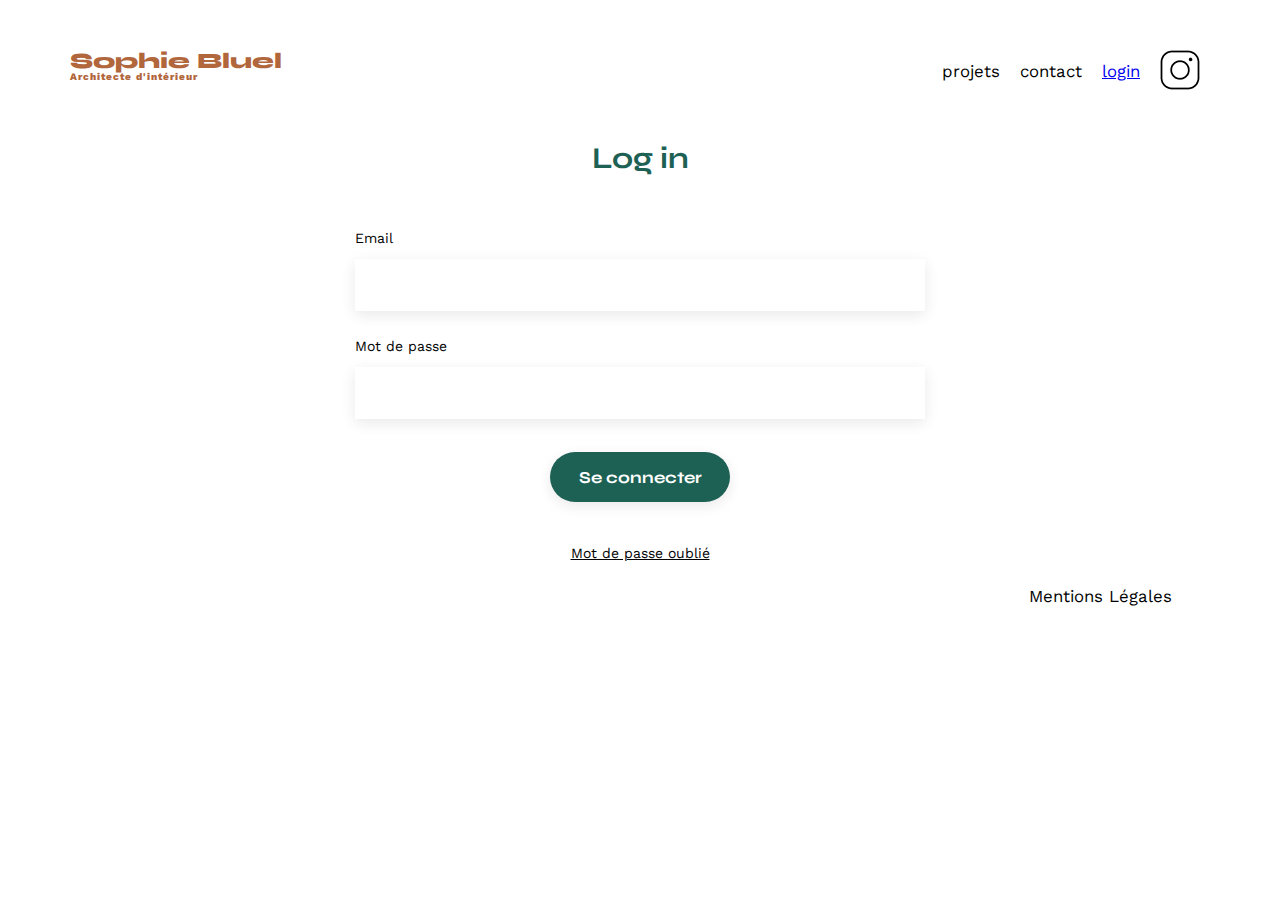
==== Portfolio-architecte-sophie-bluel-master/FrontEnd/login.html @ b2ba7804 "Ajout de la page login" ====
<!DOCTYPE html>
<html lang="fr">
  <head>
    <meta charset="UTF-8" />
    <title>Sophie Bluel - Architecte d'intérieur</title>
    <meta name="viewport" content="width=device-width, initial-scale=1.0" />
    <link rel="preconnect" href="https://fonts.googleapis.com" />
    <link rel="preconnect" href="https://fonts.gstatic.com" crossorigin />
    <link
      href="https://fonts.googleapis.com/css2?family=Syne:wght@700;800&family=Work+Sans&display=swap"
      rel="stylesheet"
    />
    <meta name="description" content="" />
    <link rel="stylesheet" href="./assets/style.css" />
  </head>
  <body>
    <header>
      <h1>Sophie Bluel <span>Architecte d'intérieur</span></h1>
      <nav>
        <ul>
          <li>projets</li>
          <li>contact</li>
          <li><a href="login.html">login</a></li>
          <li><img src="./assets/icons/instagram.png" alt="Instagram" /></li>
        </ul>
      </nav>
    </header>
    <section id="logIn">
      <h2>Log in</h2>
      <form action="#" method="post">
        <label for="email">Email</label>
        <input type="email" name="email" id="email" />
        <label for="Mot de passe">Mot de passe</label>
        <input type="text" name="password" id="password" />
        <input type="submit" value="Se connecter" />
      </form>
      <a>Mot de passe oublié</a>
    </section>
  </body>
  <footer>
    <nav>
      <ul>
        <li>Mentions Légales</li>
      </ul>
    </nav>
  </footer>
</html>
---- Portfolio-architecte-sophie-bluel-master/FrontEnd/assets/style.css ----
/* http://meyerweb.com/eric/tools/css/reset/
   v2.0 | 20110126
   License: none (public domain)
*/

html,
body,
div,
span,
applet,
object,
iframe,
h1,
h2,
h3,
h4,
h5,
h6,
p,
blockquote,
pre,
a,
abbr,
acronym,
address,
big,
cite,
code,
del,
dfn,
em,
img,
ins,
kbd,
q,
s,
samp,
small,
strike,
strong,
sub,
sup,
tt,
var,
b,
u,
i,
center,
dl,
dt,
dd,
ol,
ul,
li,
fieldset,
form,
label,
legend,
table,
caption,
tbody,
tfoot,
thead,
tr,
th,
td,
article,
aside,
canvas,
details,
embed,
figure,
figcaption,
footer,
header,
hgroup,
menu,
nav,
output,
ruby,
section,
summary,
time,
mark,
audio,
video {
  margin: 0;
  padding: 0;
  border: 0;
  font-size: 100%;
  font: inherit;
  vertical-align: baseline;
}
/* HTML5 display-role reset for older browsers */
article,
aside,
details,
figcaption,
figure,
footer,
header,
hgroup,
menu,
nav,
section {
  display: block;
}
body {
  line-height: 1;
}
ol,
ul {
  list-style: none;
}
blockquote,
q {
  quotes: none;
}
blockquote:before,
blockquote:after,
q:before,
q:after {
  content: "";
  content: none;
}
table {
  border-collapse: collapse;
  border-spacing: 0;
}
/** end reset css**/
body {
  max-width: 1140px;
  margin: auto;
  font-family: "Work Sans";
  font-size: 14px;
}
header {
  display: flex;
  justify-content: space-between;
  margin: 50px 0;
}
section {
  margin: 50px 0;
}

h1 {
  display: flex;
  flex-direction: column;
  font-family: "Syne";
  font-size: 22px;
  font-weight: 800;
  color: #b1663c;
}

h1 > span {
  font-family: "Work Sans";
  font-size: 10px;
  letter-spacing: 0.1em;
}

h2 {
  font-family: "Syne";
  font-weight: 700;
  font-size: 30px;
  color: #1d6154;
}
nav ul {
  display: flex;
  align-items: center;
  list-style-type: none;
}
nav li {
  padding: 0 10px;
  font-size: 1.2em;
}

li:hover {
  color: #b1663c;
}
#introduction {
  display: flex;
  align-items: center;
}
#introduction figure {
  flex: 1;
}
#introduction img {
  display: block;
  margin: auto;
  width: 80%;
}

#introduction article {
  flex: 1;
}
#introduction h2 {
  margin-bottom: 1em;
}

#introduction p {
  margin-bottom: 0.5em;
}
#portfolio h2 {
  text-align: center;
  margin-bottom: 1em;
}
.gallery {
  width: 100%;
  display: grid;
  grid-template-columns: 1fr 1fr 1fr;
  grid-column-gap: 20px;
  grid-row-gap: 20px;
}

.gallery img {
  width: 100%;
}
#contact,
#logIn {
  width: 50%;
  margin: auto;
}
#contact > * {
  text-align: center;
}
#logIn > * {
  text-align: center;
}

#contact h2 {
  margin-bottom: 20px;
}
#contact form,
#logIn form {
  text-align: left;
  margin-top: 30px;
  display: flex;
  flex-direction: column;
}

#contact input,
#logIn input {
  height: 50px;
  font-size: 1.2em;
  border: none;
  box-shadow: 0px 4px 14px rgba(0, 0, 0, 0.09);
}
#contact label,
#logIn label {
  margin: 2em 0 1em 0;
}
#contact textarea,
#logIn textarea {
  border: none;
  box-shadow: 0px 4px 14px rgba(0, 0, 0, 0.09);
}

#logIn a {
  display: block;
  text-align: center;
  margin-top: 10px;
  text-decoration: underline;
}

input[type="submit"] {
  font-family: "Syne";
  font-weight: 700;
  color: white;
  background-color: #1d6154;
  margin: 2em auto;
  width: 180px;
  text-align: center;
  border-radius: 60px;
}

footer nav ul {
  display: flex;
  justify-content: flex-end;
  margin: 2em;
}

/*Filtres galerie*/
#filters {
  display: flex;
  justify-content: center;
  padding: 20px;
}

#filters button {
  font-family: "Syne";
  font-weight: 700;
  color: #1d6154;
  background-color: white;
  margin: 0.4em;
  text-align: center;
  border-radius: 60px;
  border: 1px solid #1d6154;
  font-size: 16px;
  height: 37px;
}
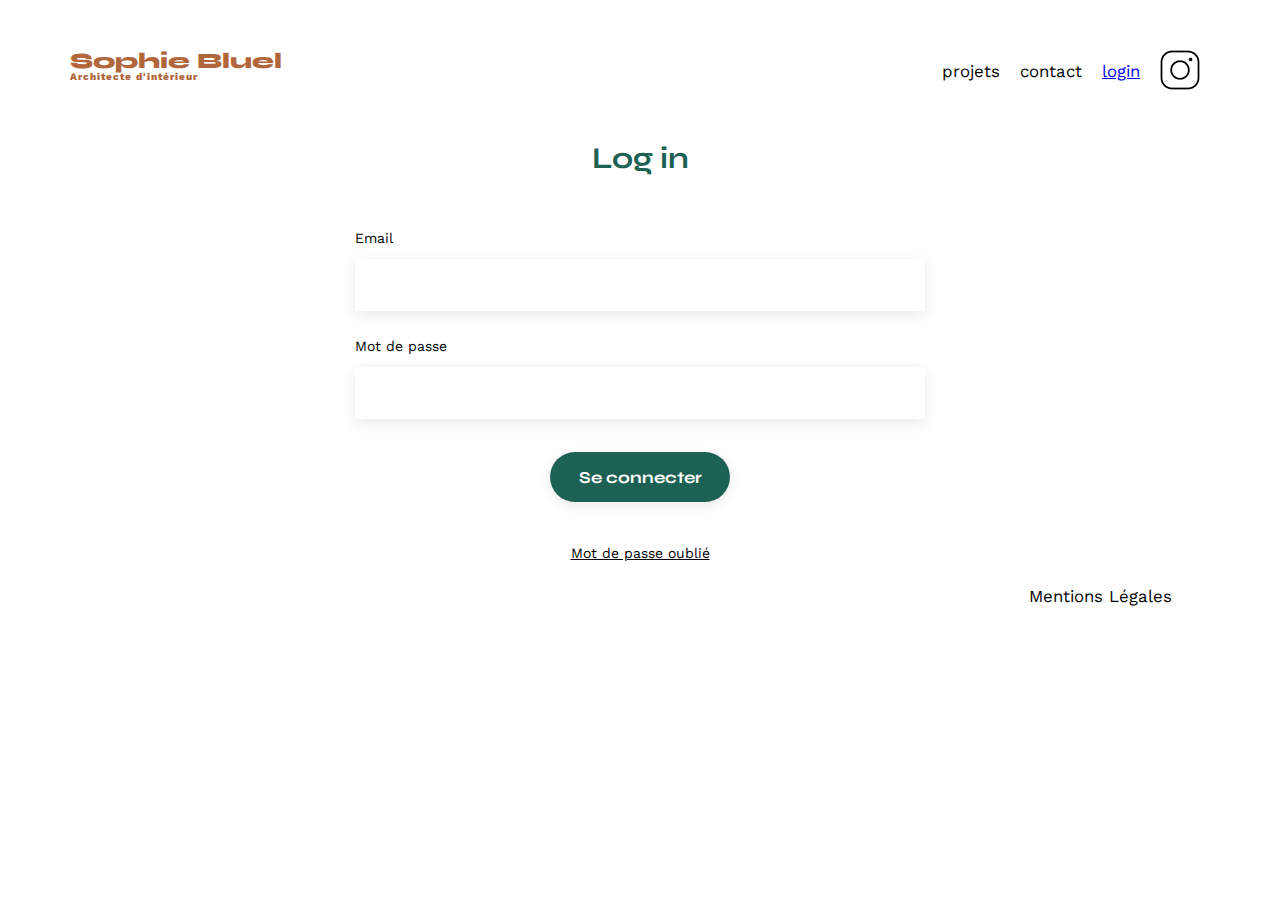
==== commit 95eb2502: "Ajout de la fonctionnalité login" ====
--- a/Portfolio-architecte-sophie-bluel-master/FrontEnd/login.html
+++ b/Portfolio-architecte-sophie-bluel-master/FrontEnd/login.html
@@ -12,6 +12,7 @@
     />
     <meta name="description" content="" />
     <link rel="stylesheet" href="./assets/style.css" />
+    <script src="assets/js/login.js" defer></script>
   </head>
   <body>
     <header>
--- a/Portfolio-architecte-sophie-bluel-master/FrontEnd/assets/style.css
+++ b/Portfolio-architecte-sophie-bluel-master/FrontEnd/assets/style.css
@@ -298,3 +298,8 @@
   font-size: 16px;
   height: 37px;
 }
+
+#filters button.active {
+  background-color: #1d6154;
+  color: white;
+}
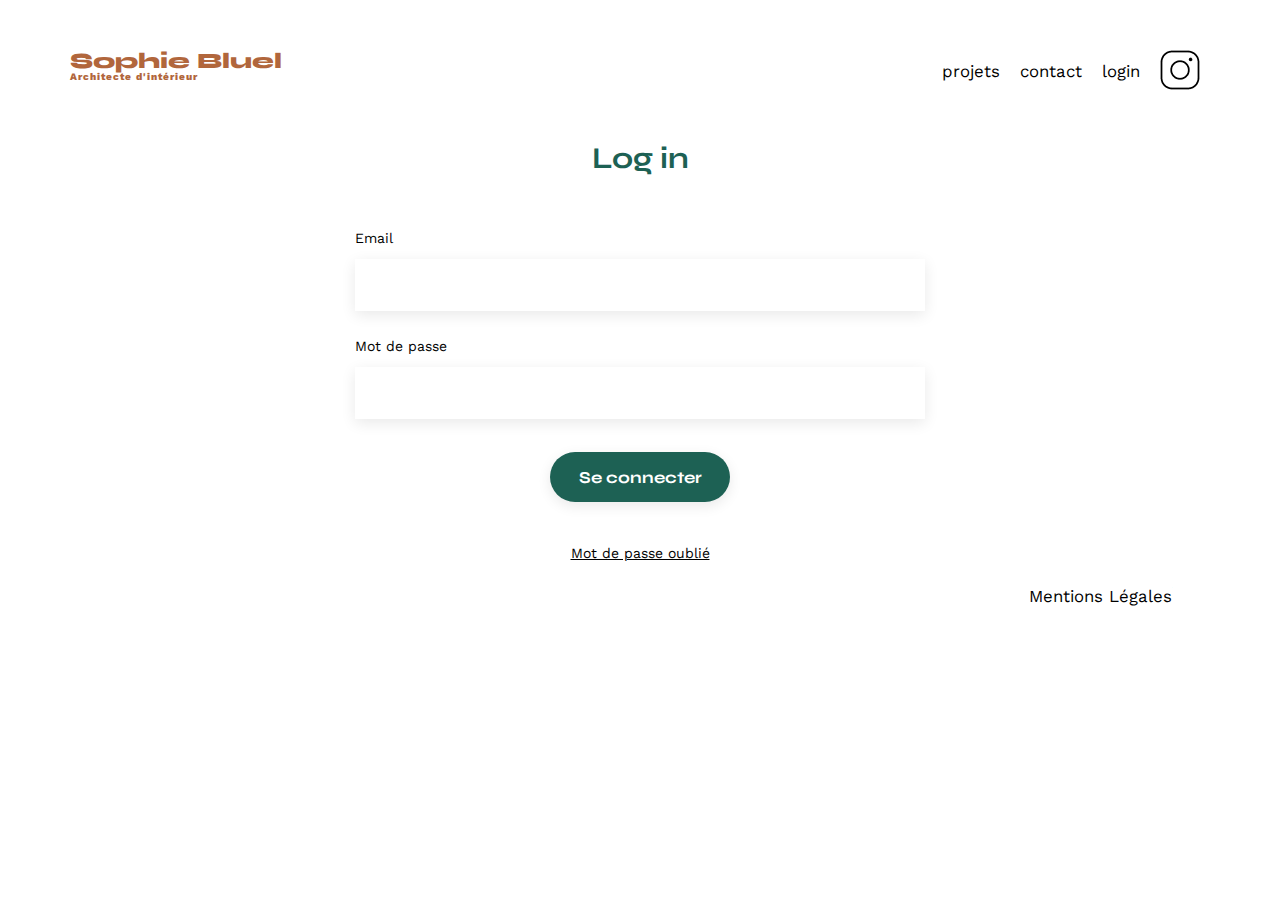
==== commit 664e9482: "Modification structure js" ====
--- a/Portfolio-architecte-sophie-bluel-master/FrontEnd/login.html
+++ b/Portfolio-architecte-sophie-bluel-master/FrontEnd/login.html
@@ -12,7 +12,8 @@
     />
     <meta name="description" content="" />
     <link rel="stylesheet" href="./assets/style.css" />
-    <script src="assets/js/login.js" defer></script>
+    <script type="module" src="scripts/login.js" defer></script>
+    <script type="module" src="scripts/modale.js" defer></script>
   </head>
   <body>
     <header>
@@ -32,8 +33,9 @@
         <label for="email">Email</label>
         <input type="email" name="email" id="email" />
         <label for="Mot de passe">Mot de passe</label>
-        <input type="text" name="password" id="password" />
+        <input type="password" name="password" id="password" />
         <input type="submit" value="Se connecter" />
+        <p id="errorMessage" class="error-message"></p>
       </form>
       <a>Mot de passe oublié</a>
     </section>
--- a/Portfolio-architecte-sophie-bluel-master/FrontEnd/assets/style.css
+++ b/Portfolio-architecte-sophie-bluel-master/FrontEnd/assets/style.css
@@ -303,3 +303,14 @@
   background-color: #1d6154;
   color: white;
 }
+
+/*Message d'erreur lors de la connexion si login différent de celui de Sophie Bluel*/
+.error-message {
+  color: red;
+  text-align: center;
+}
+
+a {
+  text-decoration: none;
+  color: black;
+}
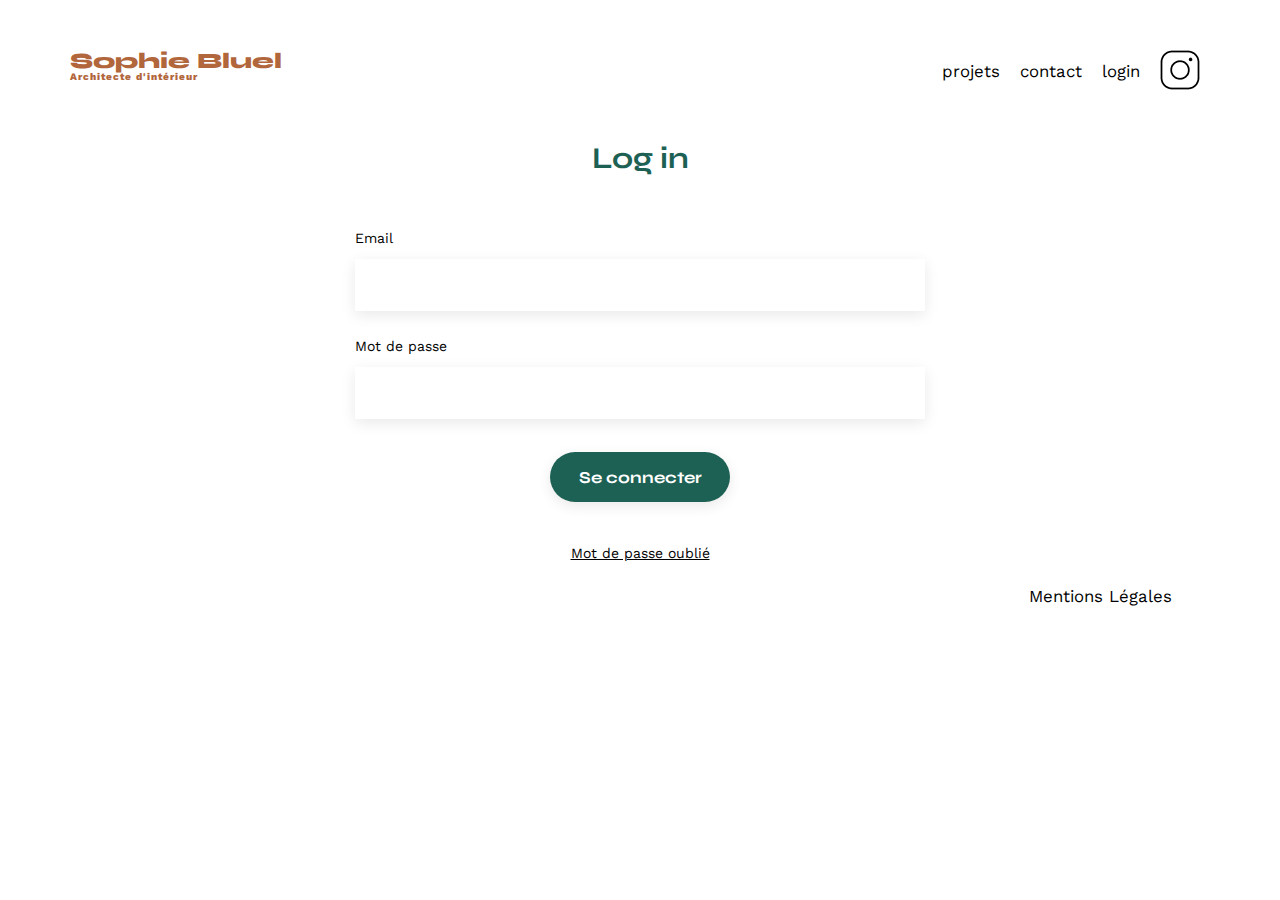
==== commit 2a31801b: "Modification login" ====
--- a/Portfolio-architecte-sophie-bluel-master/FrontEnd/login.html
+++ b/Portfolio-architecte-sophie-bluel-master/FrontEnd/login.html
@@ -22,7 +22,7 @@
         <ul>
           <li>projets</li>
           <li>contact</li>
-          <li><a href="login.html">login</a></li>
+          <li id="loginButton"><a href="login.html">login</a></li>
           <li><img src="./assets/icons/instagram.png" alt="Instagram" /></li>
         </ul>
       </nav>
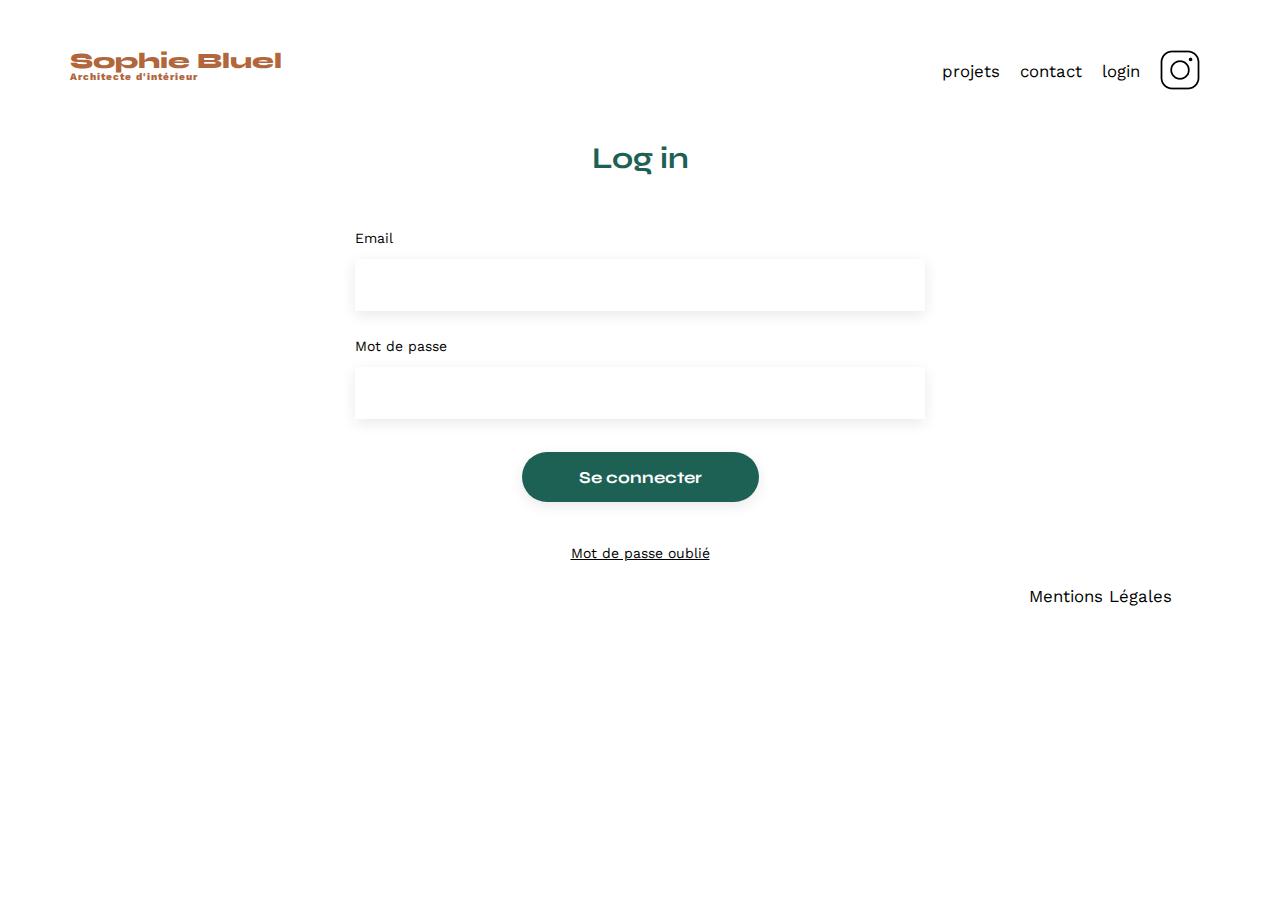
==== commit deb2d3c6: "Modification html" ====
--- a/Portfolio-architecte-sophie-bluel-master/FrontEnd/login.html
+++ b/Portfolio-architecte-sophie-bluel-master/FrontEnd/login.html
@@ -12,8 +12,8 @@
     />
     <meta name="description" content="" />
     <link rel="stylesheet" href="./assets/style.css" />
-    <script type="module" src="scripts/login.js" defer></script>
-    <script type="module" src="scripts/modale.js" defer></script>
+    <script type="module" src="scripts/login.js"></script>
+    <script type="module" src="scripts/modale.js"></script>
   </head>
   <body>
     <header>
@@ -32,19 +32,19 @@
       <form action="#" method="post">
         <label for="email">Email</label>
         <input type="email" name="email" id="email" />
-        <label for="Mot de passe">Mot de passe</label>
+        <label for="password">Mot de passe</label>
         <input type="password" name="password" id="password" />
         <input type="submit" value="Se connecter" />
         <p id="errorMessage" class="error-message"></p>
       </form>
       <a>Mot de passe oublié</a>
     </section>
+    <footer>
+      <nav>
+        <ul>
+          <li>Mentions Légales</li>
+        </ul>
+      </nav>
+    </footer>
   </body>
-  <footer>
-    <nav>
-      <ul>
-        <li>Mentions Légales</li>
-      </ul>
-    </nav>
-  </footer>
 </html>
--- a/Portfolio-architecte-sophie-bluel-master/FrontEnd/assets/style.css
+++ b/Portfolio-architecte-sophie-bluel-master/FrontEnd/assets/style.css
@@ -215,14 +215,16 @@
 .gallery img {
   width: 100%;
 }
+#gallery img {
+  min-height: 488px;
+  object-fit: cover;
+}
 #contact,
 #logIn {
   width: 50%;
   margin: auto;
 }
-#contact > * {
-  text-align: center;
-}
+#contact > *,
 #logIn > * {
   text-align: center;
 }
@@ -245,6 +247,7 @@
   border: none;
   box-shadow: 0px 4px 14px rgba(0, 0, 0, 0.09);
 }
+
 #contact label,
 #logIn label {
   margin: 2em 0 1em 0;
@@ -262,21 +265,29 @@
   text-decoration: underline;
 }
 
-input[type="submit"] {
+input[type="submit"],
+#addPicture,
+#addPictureBtn {
   font-family: "Syne";
   font-weight: 700;
   color: white;
   background-color: #1d6154;
   margin: 2em auto;
-  width: 180px;
+  width: 237px;
   text-align: center;
   border-radius: 60px;
+  font-size: 14px;
+  cursor: pointer;
 }
 
 footer nav ul {
   display: flex;
   justify-content: flex-end;
   margin: 2em;
+}
+
+button {
+  cursor: pointer;
 }
 
 /*Filtres galerie*/
@@ -314,3 +325,308 @@
   text-decoration: none;
   color: black;
 }
+
+#editButton {
+  align-items: center;
+  padding: 0 10px;
+  font-size: 1.2em;
+  text-decoration: none;
+}
+
+#logout {
+  display: none;
+}
+
+#portfolio {
+  position: relative;
+}
+
+/*Affichage d'une barre Mode édition en haut de l'écran lorsque l'utilisateur est connecté*/
+#topBarEdit {
+  display: none;
+  background: black;
+  color: white;
+  text-align: center;
+  font-size: 16px;
+  padding: 1em;
+}
+
+/*Affichage de la modale*/
+
+#showDialog {
+  position: absolute;
+  right: 33%;
+  top: 0.4%;
+  display: none;
+  background: none;
+  border: none;
+}
+
+#showDialog i,
+#topBarEdit i {
+  margin-right: 6px;
+}
+
+h3 {
+  text-align: center;
+  font-size: 26px;
+  padding: 2em 0em 1em;
+}
+
+#closeDialog {
+  position: absolute;
+  right: 32px;
+  background: none;
+  border: none;
+  font-size: 21px;
+}
+
+dialog {
+  width: 630px;
+  height: 688px;
+  border-radius: 10px;
+  border: 2px solid white;
+}
+
+dialog img {
+  width: 129px;
+  text-align: center;
+  height: 193px;
+  object-fit: cover;
+}
+
+#dialog-gallery {
+  display: grid;
+  grid-template-columns: repeat(5, 1fr);
+  padding: 2em;
+  width: 100%;
+  box-sizing: border-box;
+}
+
+/* Centrer la modale */
+dialog#favDialog {
+  width: 50%;
+  max-width: 600px;
+  padding: 20px;
+  border-radius: 10px;
+  border: none;
+  box-shadow: 0px 4px 14px rgba(0, 0, 0, 0.2);
+}
+
+dialog#favDialog::backdrop {
+  background: rgba(0, 0, 0, 0.5);
+}
+
+figure.work img {
+  width: 100%;
+  height: auto;
+}
+
+.form-container form {
+  text-align: left;
+  display: flex;
+  flex-direction: column;
+}
+
+.form-container label {
+  margin: 2em 0 1em 0;
+}
+
+.form-container input,
+.form-container select {
+  height: 50px;
+  font-size: 1.2em;
+  border: none;
+  box-shadow: 0px 4px 14px rgba(0, 0, 0, 0.09);
+}
+
+/*Affichage du bouton retour à la galerie dans la modale*/
+#backToGallery {
+  cursor: pointer;
+  background: none;
+  border: none;
+  font-size: 21px;
+  position: absolute;
+  left: 32px;
+}
+
+/*Affichage du bouton ajouter photos*/
+#addPicture:hover,
+#addPictureBtn:hover {
+  background-color: #144a3d;
+  color: white;
+}
+
+#addPicture {
+  display: block;
+  padding: 15px;
+  border: none;
+}
+
+#validatePicture:disabled {
+  background-color: #a7a7a7;
+  cursor: not-allowed;
+}
+
+#validatePicture {
+  font-family: "Syne";
+  font-weight: 700;
+  color: white;
+  background-color: #1d6154;
+  margin: 0.4em;
+  text-align: center;
+  border-radius: 60px;
+  border: 1px solid;
+  font-size: 16px;
+  padding: 15px;
+  width: 237px;
+  margin: 5em auto;
+  font-size: 14px;
+  bottom: 10px;
+  position: absolute;
+  left: 50%;
+  transform: translateX(-50%);
+}
+
+/* Cacher le formulaire d'ajout par défaut */
+#addPictureFormContainer {
+  display: none;
+  padding: 0rem 4rem;
+}
+
+.dialog-header {
+  width: 80%;
+  height: 4px;
+  background-color: #1d6154;
+  margin: 0 auto 20px auto;
+  border-radius: 2px;
+}
+
+/*Affichage du bouton pour supprimer les images dans la modale*/
+figure.work {
+  position: relative;
+  display: inline-block;
+  text-align: center;
+}
+
+button.deleteBtn {
+  position: absolute;
+  top: 2px;
+  right: 2px;
+  background-color: black;
+  border: black;
+  color: white;
+  border-radius: 2px;
+}
+
+button.deleteBtn i {
+  font-size: 11px;
+}
+
+.addPictureInside {
+  background-color: #e8f1f6;
+  text-align: center;
+  display: flex;
+  flex-direction: column;
+  align-items: center;
+}
+
+.file-info {
+  font-size: 10px;
+}
+
+#imagePreviewContainer {
+  text-align: center;
+  background-color: #e8f1f6;
+  padding: 1rem;
+  display: flex;
+  flex-direction: column;
+  align-items: center;
+  max-height: 169px;
+  overflow: hidden;
+  justify-content: center;
+}
+
+#imagePreview {
+  text-align: center;
+  background-color: #e8f1f6;
+  max-height: 169px;
+  overflow: hidden;
+}
+
+#imagePreviewContainer i {
+  font-size: 5rem;
+  color: #b9c5cc;
+}
+
+/* Bouton pour ajouter une photo +Ajouter photo */
+#imagePreviewContainer button {
+  margin: 8px;
+  padding: 12px 24px;
+  background-color: #b9c5cc;
+  color: #306685;
+  font-weight: 700;
+  border-radius: 60px;
+  border: none;
+  cursor: pointer;
+}
+
+/* Masquer l'icône, le bouton et le texte d'infos lorsqu'une image est choisie */
+#imagePreview {
+  display: none;
+}
+
+.message-box {
+  background-color: #4caf50; /* Vert */
+  color: white;
+  padding: 10px;
+  border-radius: 5px;
+  text-align: center;
+  font-weight: bold;
+  margin-bottom: 10px;
+  display: none; /* Caché par défaut */
+}
+
+.hidden {
+  display: none;
+}
+
+#successAddPicture {
+  position: fixed;
+  top: 5em;
+  left: 50%;
+  transform: translateX(-50%);
+  background-color: #3ac55a;
+  padding: 10px 20px;
+  border-radius: 5px;
+  font-size: 24px;
+  display: none;
+}
+
+#successDeletePicture {
+  position: fixed;
+  top: 5em;
+  left: 50%;
+  transform: translateX(-50%);
+  background-color: #000000;
+  color: white;
+  padding: 10px 20px;
+  border-radius: 5px;
+  font-size: 24px;
+  display: none;
+}
+
+#greyBar,
+#greyBarValidate {
+  height: 1px;
+  background-color: #b3b3b3;
+  width: 420px;
+  max-width: 80%;
+  position: absolute;
+  left: 50%;
+  transform: translateX(-50%);
+}
+
+#greyBarValidate {
+  bottom: 22%;
+}
